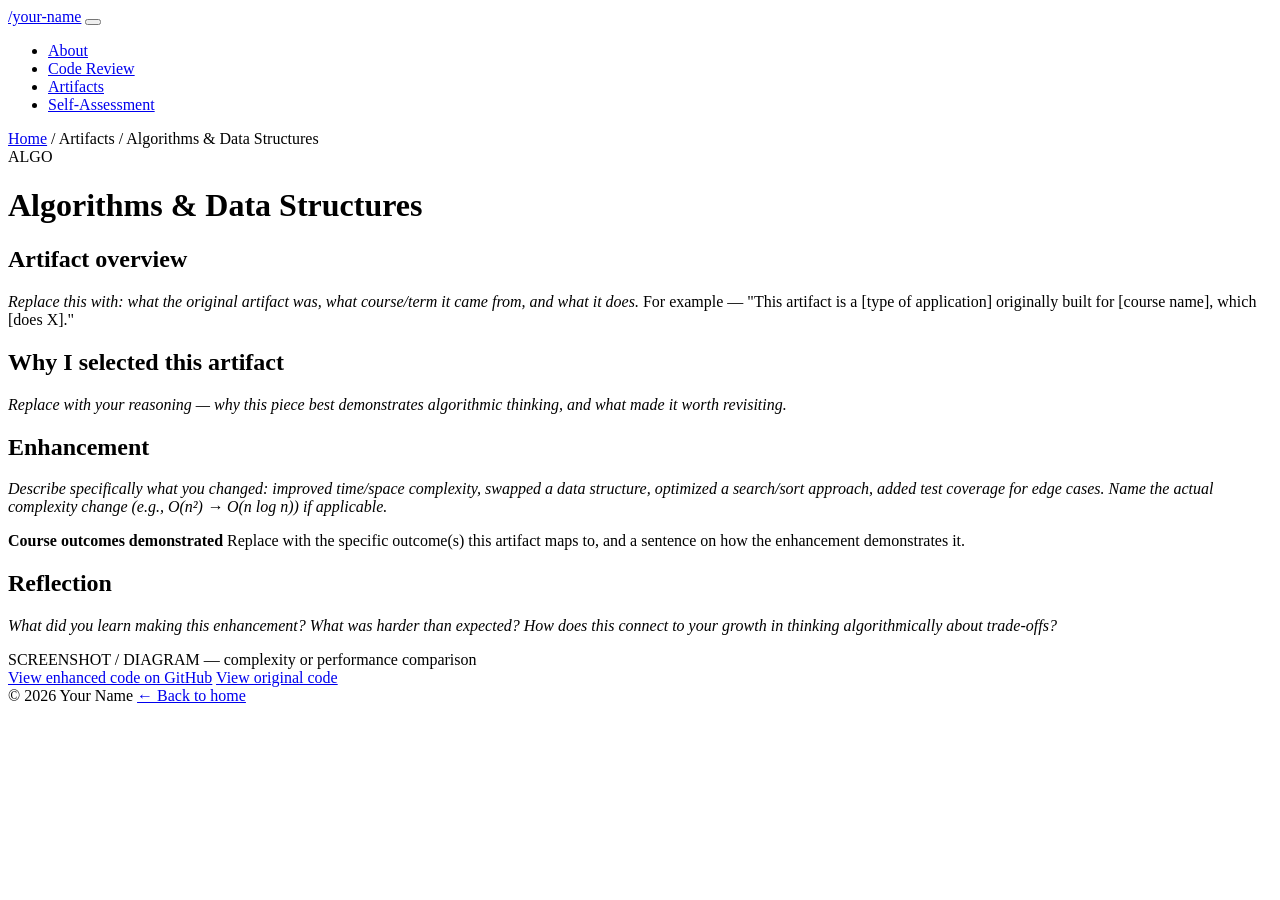
==== artifact-algo.html @ 3e3280ff "Portfolio site added" ====
<!DOCTYPE html>
<html lang="en">
<head>
<meta charset="UTF-8" />
<meta name="viewport" content="width=device-width, initial-scale=1.0" />
<title>Algorithms &amp; Data Structures — Your Name</title>
<link rel="preconnect" href="https://fonts.googleapis.com">
<link rel="preconnect" href="https://fonts.gstatic.com" crossorigin>
<link href="https://fonts.googleapis.com/css2?family=Space+Grotesk:wght@500;600;700&family=Inter:wght@400;500;600&family=JetBrains+Mono:wght@500&display=swap" rel="stylesheet">
<link rel="stylesheet" href="assets/style.css" />
</head>
<body>

<nav class="site-nav">
  <div class="wrap">
    <a class="brand" href="index.html">/your-name</a>
    <button class="nav-toggle" aria-label="Toggle menu" aria-expanded="false" id="navToggle"><span></span></button>
    <ul class="nav-links" id="navLinks">
      <li><a href="index.html#about">About</a></li>
      <li><a href="index.html#code-review">Code Review</a></li>
      <li><a href="index.html#artifacts">Artifacts</a></li>
      <li><a href="self-assessment.html">Self-Assessment</a></li>
    </ul>
  </div>
</nav>

<header class="page-header">
  <div class="wrap">
    <div class="breadcrumb"><a href="index.html">Home</a> / Artifacts / Algorithms &amp; Data Structures</div>
    <span class="corner-tab algo">ALGO</span>
    <h1>Algorithms &amp; Data Structures</h1>
  </div>
</header>

<section class="section">
  <div class="wrap content-block">

    <h2>Artifact overview</h2>
    <p>
      <em>Replace this with: what the original artifact was, what course/term it came from,
      and what it does.</em> For example — "This artifact is a [type of application] originally
      built for [course name], which [does X]."
    </p>

    <h2>Why I selected this artifact</h2>
    <p>
      <em>Replace with your reasoning — why this piece best demonstrates algorithmic thinking, and what made it worth revisiting.</em>
    </p>

    <h2>Enhancement</h2>
    <p>
      <em>Describe specifically what you changed: improved time/space complexity, swapped a data
      structure, optimized a search/sort approach, added test coverage for edge cases.
      Name the actual complexity change (e.g., O(n²) → O(n log n)) if applicable.</em>
    </p>

    <div class="callout">
      <strong>Course outcomes demonstrated</strong>
      Replace with the specific outcome(s) this artifact maps to, and a sentence on how the
      enhancement demonstrates it.
    </div>

    <h2>Reflection</h2>
    <p>
      <em>What did you learn making this enhancement? What was harder than expected? How does this connect to your growth in thinking algorithmically about trade-offs?</em>
    </p>

    <div class="placeholder">SCREENSHOT / DIAGRAM — complexity or performance comparison</div>

    <div class="link-row">
      <a class="btn btn-primary" href="#" target="_blank" rel="noopener">View enhanced code on GitHub</a>
      <a class="btn" href="#" target="_blank" rel="noopener">View original code</a>
    </div>
  </div>
</section>

<footer class="site-footer">
  <div class="wrap">
    <span>© <span id="year"></span> Your Name</span>
    <a href="index.html">← Back to home</a>
  </div>
</footer>

<script>
  document.getElementById('year').textContent = new Date().getFullYear();
  const toggle = document.getElementById('navToggle');
  const links = document.getElementById('navLinks');
  toggle.addEventListener('click', () => {
    const open = links.classList.toggle('open');
    toggle.setAttribute('aria-expanded', open);
  });
</script>

</body>
</html>
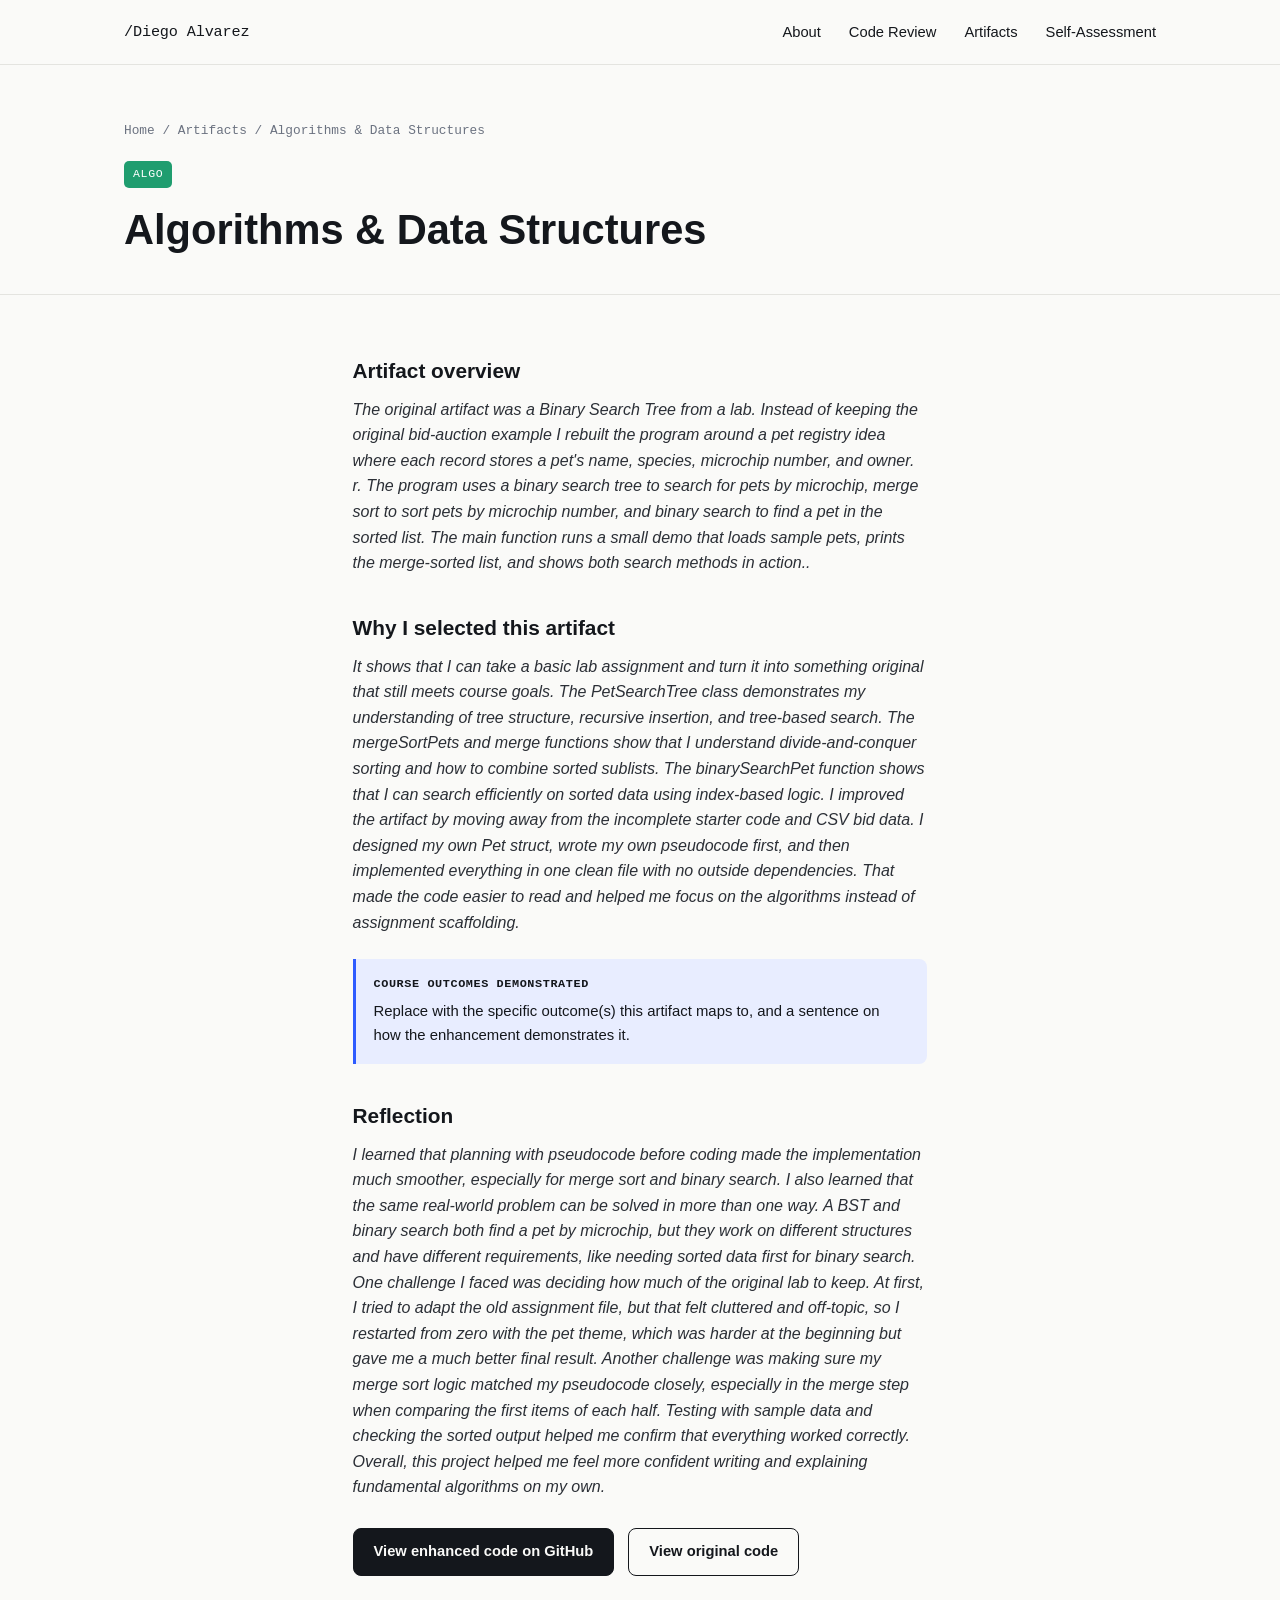
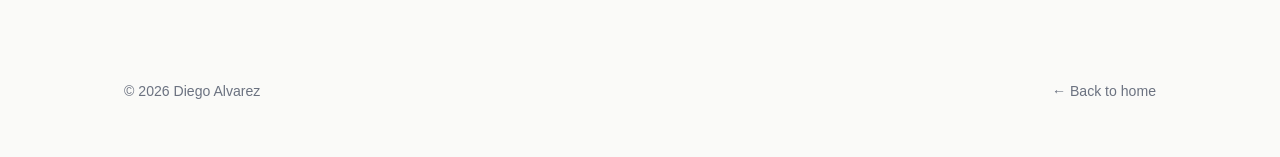
==== commit 4e175506: "Update artifact-algo.html" ====
--- a/artifact-algo.html
+++ b/artifact-algo.html
@@ -3,7 +3,7 @@
 <head>
 <meta charset="UTF-8" />
 <meta name="viewport" content="width=device-width, initial-scale=1.0" />
-<title>Algorithms &amp; Data Structures — Your Name</title>
+<title>Algorithms &amp; Data Structures — Diego Alvarez</title>
 <link rel="preconnect" href="https://fonts.googleapis.com">
 <link rel="preconnect" href="https://fonts.gstatic.com" crossorigin>
 <link href="https://fonts.googleapis.com/css2?family=Space+Grotesk:wght@500;600;700&family=Inter:wght@400;500;600&family=JetBrains+Mono:wght@500&display=swap" rel="stylesheet">
@@ -13,7 +13,7 @@
 
 <nav class="site-nav">
   <div class="wrap">
-    <a class="brand" href="index.html">/your-name</a>
+    <a class="brand" href="index.html">/Diego Alvarez</a>
     <button class="nav-toggle" aria-label="Toggle menu" aria-expanded="false" id="navToggle"><span></span></button>
     <ul class="nav-links" id="navLinks">
       <li><a href="index.html#about">About</a></li>
@@ -37,21 +37,18 @@
 
     <h2>Artifact overview</h2>
     <p>
-      <em>Replace this with: what the original artifact was, what course/term it came from,
-      and what it does.</em> For example — "This artifact is a [type of application] originally
-      built for [course name], which [does X]."
+      <em>The original artifact was a Binary Search Tree from a lab. Instead of keeping the original bid-auction example
+        I rebuilt the program around a pet registry idea where each record stores a pet's name, species, microchip number, and owner. r. The program uses a binary search tree to search for pets by microchip, merge sort to sort pets by microchip number, and binary search to find a pet in the sorted list. 
+        The main function runs a small demo that loads sample pets, prints the merge-sorted list, and shows both search methods in action..</em>
     </p>
 
     <h2>Why I selected this artifact</h2>
     <p>
-      <em>Replace with your reasoning — why this piece best demonstrates algorithmic thinking, and what made it worth revisiting.</em>
-    </p>
-
-    <h2>Enhancement</h2>
-    <p>
-      <em>Describe specifically what you changed: improved time/space complexity, swapped a data
-      structure, optimized a search/sort approach, added test coverage for edge cases.
-      Name the actual complexity change (e.g., O(n²) → O(n log n)) if applicable.</em>
+      <em> It shows that I can take a basic lab assignment and turn it into something original that still meets course goals. 
+        The PetSearchTree class demonstrates my understanding of tree structure, recursive insertion, and tree-based search. 
+        The mergeSortPets and merge functions show that I understand divide-and-conquer sorting and how to combine sorted sublists. 
+        The binarySearchPet function shows that I can search efficiently on sorted data using index-based logic. I improved the artifact by moving away from the incomplete starter code and CSV bid data. I designed my own Pet struct, wrote my own pseudocode first, and then implemented everything in one clean file with no outside dependencies. 
+        That made the code easier to read and helped me focus on the algorithms instead of assignment scaffolding.</em>
     </p>
 
     <div class="callout">
@@ -62,10 +59,12 @@
 
     <h2>Reflection</h2>
     <p>
-      <em>What did you learn making this enhancement? What was harder than expected? How does this connect to your growth in thinking algorithmically about trade-offs?</em>
+      <em>I learned that planning with pseudocode before coding made the implementation much smoother, especially for merge sort and binary search. 
+        I also learned that the same real-world problem can be solved in more than one way. 
+        A BST and binary search both find a pet by microchip, but they work on different structures and have different requirements, like needing sorted data first for binary search. 
+        One challenge I faced was deciding how much of the original lab to keep. At first, I tried to adapt the old assignment file, but that felt cluttered and off-topic, so I restarted from zero with the pet theme, which was harder at the beginning but gave me a much better final result. Another challenge was making sure my merge sort logic matched my pseudocode closely, especially in the merge step when comparing the first items of each half. Testing with sample data and checking the sorted output helped me confirm that everything worked correctly. 
+        Overall, this project helped me feel more confident writing and explaining fundamental algorithms on my own.</em>
     </p>
-
-    <div class="placeholder">SCREENSHOT / DIAGRAM — complexity or performance comparison</div>
 
     <div class="link-row">
       <a class="btn btn-primary" href="#" target="_blank" rel="noopener">View enhanced code on GitHub</a>
@@ -76,7 +75,7 @@
 
 <footer class="site-footer">
   <div class="wrap">
-    <span>© <span id="year"></span> Your Name</span>
+    <span>© <span id="year"></span> Diego Alvarez</span>
     <a href="index.html">← Back to home</a>
   </div>
 </footer>
--- a/assets/style.css
+++ b/assets/style.css
@@ -0,0 +1,552 @@
+/* ===========================================================
+   ePortfolio — shared stylesheet
+   Palette:  ink #14171C | canvas #FAFAF8 | accent #2E5BFF
+             muted #6B7280 | hairline #E4E4E0
+   Type:     Space Grotesk (display) / Inter (body) / JetBrains Mono (labels)
+   =========================================================== */
+
+:root {
+  --ink: #14171c;
+  --canvas: #fafaf8;
+  --canvas-raised: #ffffff;
+  --accent: #2e5bff;
+  --accent-dim: #e8edff;
+  --muted: #6b7280;
+  --hairline: #e4e4e0;
+
+  --tag-sde: #2e5bff;
+  --tag-algo: #1f9d6f;
+  --tag-db: #b5530b;
+
+  --font-display: "Space Grotesk", "Helvetica Neue", Arial, sans-serif;
+  --font-body: "Inter", "Helvetica Neue", Arial, sans-serif;
+  --font-mono: "JetBrains Mono", "SFMono-Regular", Consolas, monospace;
+
+  --max-w: 1080px;
+}
+
+* {
+  box-sizing: border-box;
+}
+
+html {
+  scroll-behavior: smooth;
+}
+
+@media (prefers-reduced-motion: reduce) {
+  html {
+    scroll-behavior: auto;
+  }
+  * {
+    animation-duration: 0.01ms !important;
+    transition-duration: 0.01ms !important;
+  }
+}
+
+body {
+  margin: 0;
+  background: var(--canvas);
+  color: var(--ink);
+  font-family: var(--font-body);
+  font-size: 16px;
+  line-height: 1.6;
+  -webkit-font-smoothing: antialiased;
+}
+
+a {
+  color: var(--accent);
+  text-decoration: none;
+}
+a:hover {
+  text-decoration: underline;
+}
+
+a:focus-visible,
+button:focus-visible {
+  outline: 2px solid var(--accent);
+  outline-offset: 3px;
+  border-radius: 2px;
+}
+
+h1, h2, h3, h4 {
+  font-family: var(--font-display);
+  font-weight: 600;
+  line-height: 1.15;
+  margin: 0;
+}
+
+p {
+  margin: 0 0 1rem;
+}
+
+img {
+  max-width: 100%;
+  display: block;
+}
+
+.wrap {
+  max-width: var(--max-w);
+  margin: 0 auto;
+  padding: 0 24px;
+}
+
+/* ---------- Nav ---------- */
+
+.site-nav {
+  position: sticky;
+  top: 0;
+  z-index: 50;
+  background: rgba(250, 250, 248, 0.92);
+  backdrop-filter: blur(6px);
+  border-bottom: 1px solid var(--hairline);
+}
+
+.site-nav .wrap {
+  display: flex;
+  align-items: center;
+  justify-content: space-between;
+  height: 64px;
+}
+
+.brand {
+  font-family: var(--font-mono);
+  font-size: 0.95rem;
+  font-weight: 500;
+  color: var(--ink);
+  letter-spacing: -0.01em;
+}
+.brand:hover {
+  text-decoration: none;
+  color: var(--accent);
+}
+
+.nav-links {
+  display: flex;
+  gap: 28px;
+  list-style: none;
+  margin: 0;
+  padding: 0;
+}
+
+.nav-links a {
+  color: var(--ink);
+  font-size: 0.92rem;
+  font-weight: 500;
+}
+.nav-links a:hover {
+  color: var(--accent);
+  text-decoration: none;
+}
+
+.nav-toggle {
+  display: none;
+}
+
+@media (max-width: 720px) {
+  .nav-links {
+    position: absolute;
+    top: 64px;
+    left: 0;
+    right: 0;
+    background: var(--canvas-raised);
+    border-bottom: 1px solid var(--hairline);
+    flex-direction: column;
+    gap: 0;
+    padding: 8px 24px 16px;
+    display: none;
+  }
+  .nav-links.open {
+    display: flex;
+  }
+  .nav-links li {
+    padding: 10px 0;
+    border-top: 1px solid var(--hairline);
+  }
+  .nav-links li:first-child {
+    border-top: none;
+  }
+  .nav-toggle {
+    display: inline-flex;
+    align-items: center;
+    justify-content: center;
+    width: 36px;
+    height: 36px;
+    border: 1px solid var(--hairline);
+    background: transparent;
+    border-radius: 6px;
+    cursor: pointer;
+  }
+  .nav-toggle span,
+  .nav-toggle span::before,
+  .nav-toggle span::after {
+    content: "";
+    display: block;
+    width: 16px;
+    height: 1.5px;
+    background: var(--ink);
+    position: relative;
+  }
+  .nav-toggle span::before {
+    top: -5px;
+  }
+  .nav-toggle span::after {
+    top: 3.5px;
+  }
+}
+
+/* ---------- Hero ---------- */
+
+.hero {
+  padding: 88px 0 56px;
+  border-bottom: 1px solid var(--hairline);
+}
+
+.eyebrow {
+  font-family: var(--font-mono);
+  font-size: 0.78rem;
+  text-transform: uppercase;
+  letter-spacing: 0.08em;
+  color: var(--muted);
+  margin-bottom: 18px;
+  display: block;
+}
+
+.hero h1 {
+  font-size: clamp(2.1rem, 5vw, 3.4rem);
+  max-width: 18ch;
+  letter-spacing: -0.01em;
+}
+
+.hero .lede {
+  margin-top: 22px;
+  font-size: 1.15rem;
+  color: var(--muted);
+  max-width: 56ch;
+}
+
+.hero-links {
+  margin-top: 32px;
+  display: flex;
+  gap: 14px;
+  flex-wrap: wrap;
+}
+
+.btn {
+  display: inline-flex;
+  align-items: center;
+  gap: 8px;
+  font-family: var(--font-body);
+  font-weight: 600;
+  font-size: 0.92rem;
+  padding: 11px 20px;
+  border-radius: 8px;
+  border: 1px solid var(--ink);
+  color: var(--ink);
+  transition: background 0.15s ease, color 0.15s ease;
+}
+.btn:hover {
+  background: var(--ink);
+  color: var(--canvas);
+  text-decoration: none;
+}
+.btn-primary {
+  background: var(--ink);
+  color: var(--canvas);
+}
+.btn-primary:hover {
+  background: var(--accent);
+  border-color: var(--accent);
+}
+
+/* ---------- Wayfinding row ---------- */
+
+.wayfind {
+  display: grid;
+  grid-template-columns: repeat(3, 1fr);
+  border-bottom: 1px solid var(--hairline);
+}
+
+.wayfind a {
+  padding: 22px 24px;
+  border-right: 1px solid var(--hairline);
+  color: var(--ink);
+  text-decoration: none;
+}
+.wayfind a:last-child {
+  border-right: none;
+}
+.wayfind a:hover {
+  background: var(--canvas-raised);
+  text-decoration: none;
+}
+
+.wayfind .tag {
+  font-family: var(--font-mono);
+  font-size: 0.72rem;
+  letter-spacing: 0.06em;
+}
+.wayfind .label {
+  display: block;
+  margin-top: 6px;
+  font-weight: 600;
+  font-size: 0.95rem;
+}
+
+@media (max-width: 720px) {
+  .wayfind {
+    grid-template-columns: 1fr;
+  }
+  .wayfind a {
+    border-right: none;
+    border-bottom: 1px solid var(--hairline);
+  }
+}
+
+/* ---------- Section ---------- */
+
+.section {
+  padding: 64px 0;
+  border-bottom: 1px solid var(--hairline);
+}
+
+.section:last-of-type {
+  border-bottom: none;
+}
+
+.section-head {
+  display: flex;
+  align-items: baseline;
+  justify-content: space-between;
+  gap: 20px;
+  margin-bottom: 36px;
+  flex-wrap: wrap;
+}
+
+.section-head h2 {
+  font-size: 1.7rem;
+}
+
+.section-head .section-note {
+  color: var(--muted);
+  font-size: 0.92rem;
+}
+
+/* ---------- Artifact cards (home) ---------- */
+
+.artifact-grid {
+  display: grid;
+  grid-template-columns: repeat(3, 1fr);
+  gap: 20px;
+}
+
+@media (max-width: 860px) {
+  .artifact-grid {
+    grid-template-columns: 1fr;
+  }
+}
+
+.card {
+  border: 1px solid var(--hairline);
+  border-radius: 10px;
+  background: var(--canvas-raised);
+  padding: 26px;
+  display: flex;
+  flex-direction: column;
+  gap: 14px;
+  text-decoration: none;
+  color: var(--ink);
+  transition: border-color 0.15s ease, transform 0.15s ease;
+}
+.card:hover {
+  border-color: var(--ink);
+  transform: translateY(-2px);
+  text-decoration: none;
+}
+
+.corner-tab {
+  display: inline-flex;
+  align-self: flex-start;
+  font-family: var(--font-mono);
+  font-size: 0.72rem;
+  letter-spacing: 0.06em;
+  padding: 4px 9px;
+  border-radius: 5px;
+  color: #fff;
+}
+.corner-tab.sde { background: var(--tag-sde); }
+.corner-tab.algo { background: var(--tag-algo); }
+.corner-tab.db { background: var(--tag-db); }
+
+.card h3 {
+  font-size: 1.18rem;
+}
+
+.card p {
+  color: var(--muted);
+  font-size: 0.94rem;
+  margin: 0;
+}
+
+.card .card-cta {
+  margin-top: auto;
+  font-family: var(--font-mono);
+  font-size: 0.82rem;
+  font-weight: 500;
+  color: var(--ink);
+}
+.card:hover .card-cta {
+  color: var(--accent);
+}
+
+/* ---------- About / outcomes list ---------- */
+
+.two-col {
+  display: grid;
+  grid-template-columns: 1.1fr 1fr;
+  gap: 56px;
+  align-items: start;
+}
+
+@media (max-width: 860px) {
+  .two-col {
+    grid-template-columns: 1fr;
+    gap: 32px;
+  }
+}
+
+.outcomes {
+  list-style: none;
+  margin: 0;
+  padding: 0;
+  display: flex;
+  flex-direction: column;
+  gap: 14px;
+}
+
+.outcomes li {
+  border: 1px solid var(--hairline);
+  border-radius: 8px;
+  padding: 14px 16px;
+  font-size: 0.93rem;
+  background: var(--canvas-raised);
+}
+
+.outcomes li strong {
+  display: block;
+  font-family: var(--font-mono);
+  font-size: 0.74rem;
+  letter-spacing: 0.05em;
+  color: var(--accent);
+  margin-bottom: 4px;
+  text-transform: uppercase;
+}
+
+/* ---------- Footer ---------- */
+
+.site-footer {
+  padding: 40px 0 56px;
+  color: var(--muted);
+  font-size: 0.88rem;
+}
+
+.site-footer .wrap {
+  display: flex;
+  justify-content: space-between;
+  flex-wrap: wrap;
+  gap: 12px;
+}
+
+.site-footer a {
+  color: var(--muted);
+}
+
+/* ---------- Artifact / self-assessment page specifics ---------- */
+
+.page-header {
+  padding: 56px 0 40px;
+  border-bottom: 1px solid var(--hairline);
+}
+
+.page-header .corner-tab {
+  margin-bottom: 18px;
+}
+
+.page-header h1 {
+  font-size: clamp(1.8rem, 4vw, 2.6rem);
+  max-width: 26ch;
+}
+
+.breadcrumb {
+  font-family: var(--font-mono);
+  font-size: 0.8rem;
+  color: var(--muted);
+  margin-bottom: 18px;
+}
+.breadcrumb a {
+  color: var(--muted);
+}
+
+.content-block {
+  max-width: 70ch;
+}
+
+.content-block h2 {
+  font-size: 1.3rem;
+  margin-top: 40px;
+  margin-bottom: 14px;
+}
+.content-block h2:first-child {
+  margin-top: 0;
+}
+
+.content-block p,
+.content-block li {
+  color: #2b2f36;
+}
+
+.content-block ul {
+  padding-left: 1.2em;
+}
+
+.link-row {
+  display: flex;
+  gap: 14px;
+  flex-wrap: wrap;
+  margin: 28px 0 0;
+}
+
+.callout {
+  border-left: 3px solid var(--accent);
+  background: var(--accent-dim);
+  padding: 16px 18px;
+  border-radius: 0 8px 8px 0;
+  font-size: 0.93rem;
+  margin: 24px 0;
+}
+
+.callout strong {
+  font-family: var(--font-mono);
+  font-size: 0.74rem;
+  text-transform: uppercase;
+  letter-spacing: 0.05em;
+  display: block;
+  margin-bottom: 6px;
+  color: var(--ink);
+}
+
+.placeholder {
+  background: repeating-linear-gradient(
+    45deg,
+    #f0f0ee,
+    #f0f0ee 10px,
+    #e7e7e4 10px,
+    #e7e7e4 20px
+  );
+  border: 1px dashed var(--muted);
+  border-radius: 8px;
+  padding: 40px 20px;
+  text-align: center;
+  color: var(--muted);
+  font-family: var(--font-mono);
+  font-size: 0.85rem;
+}
